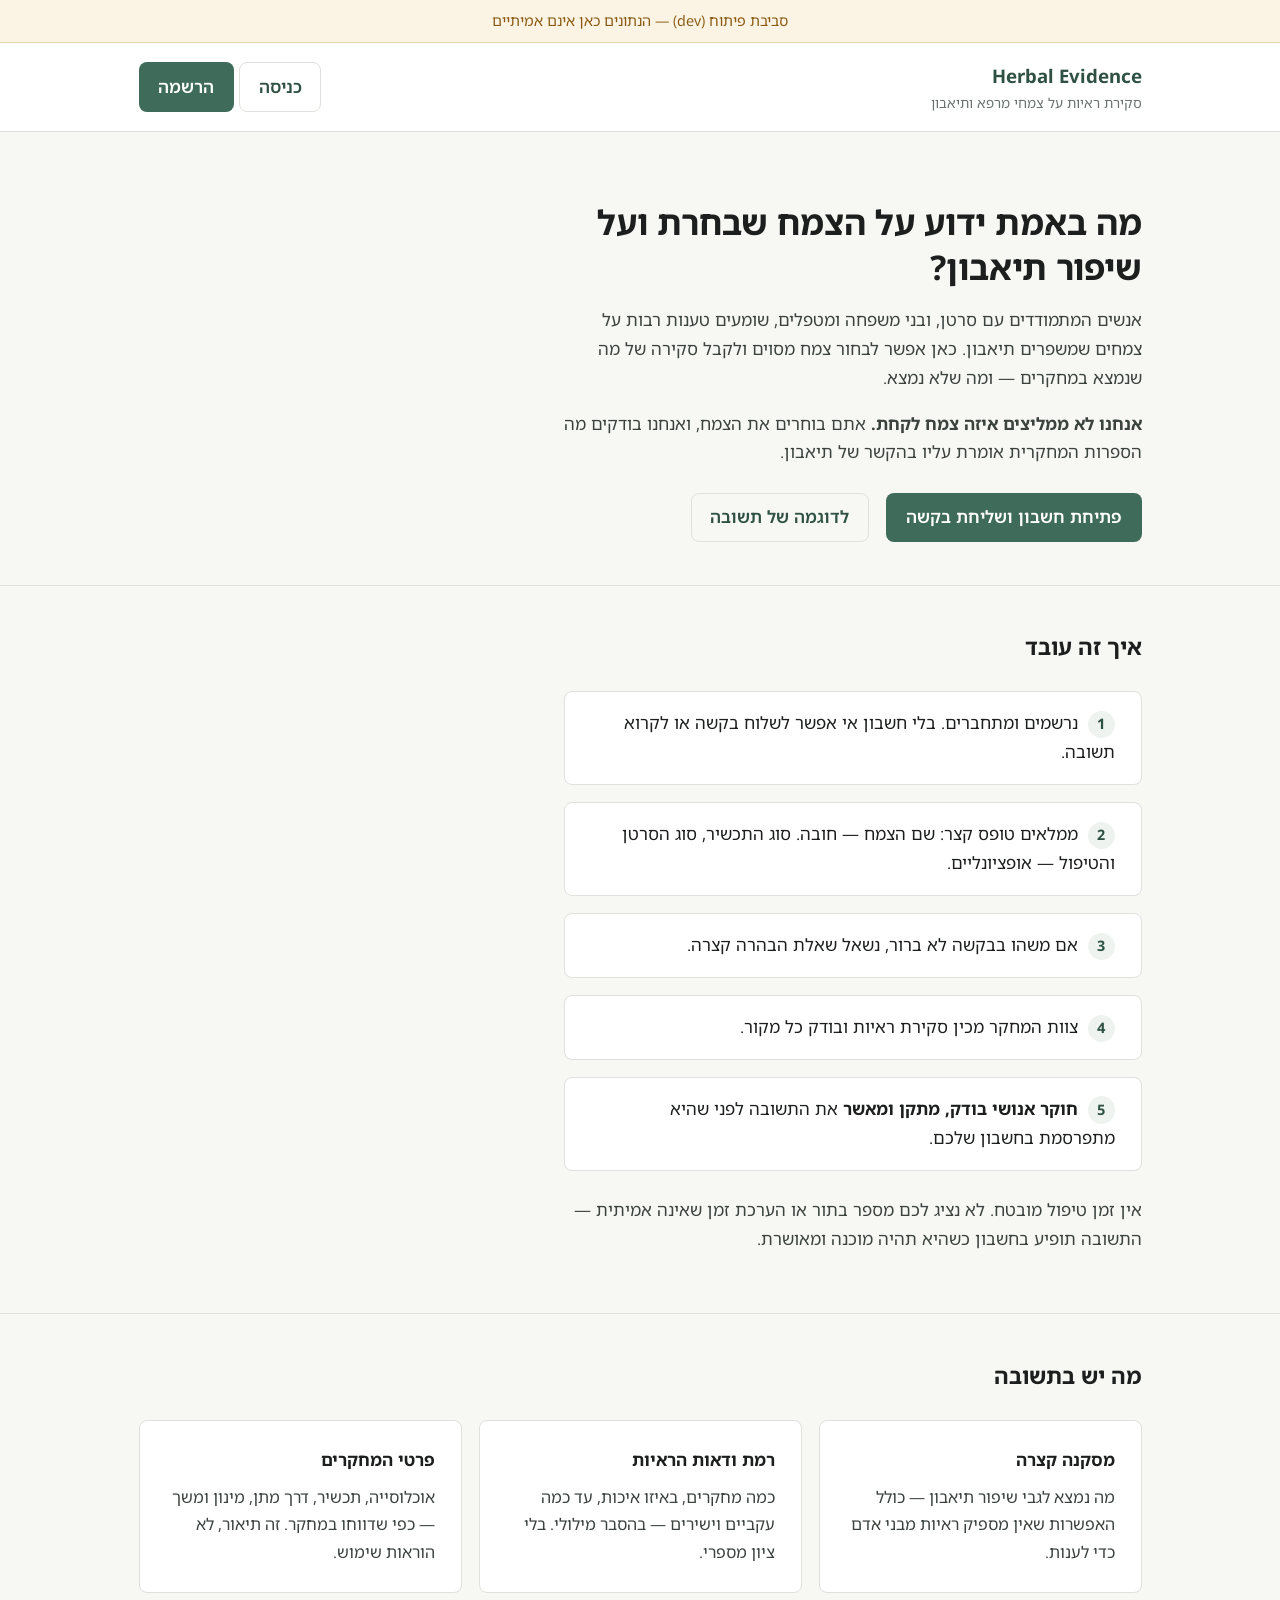
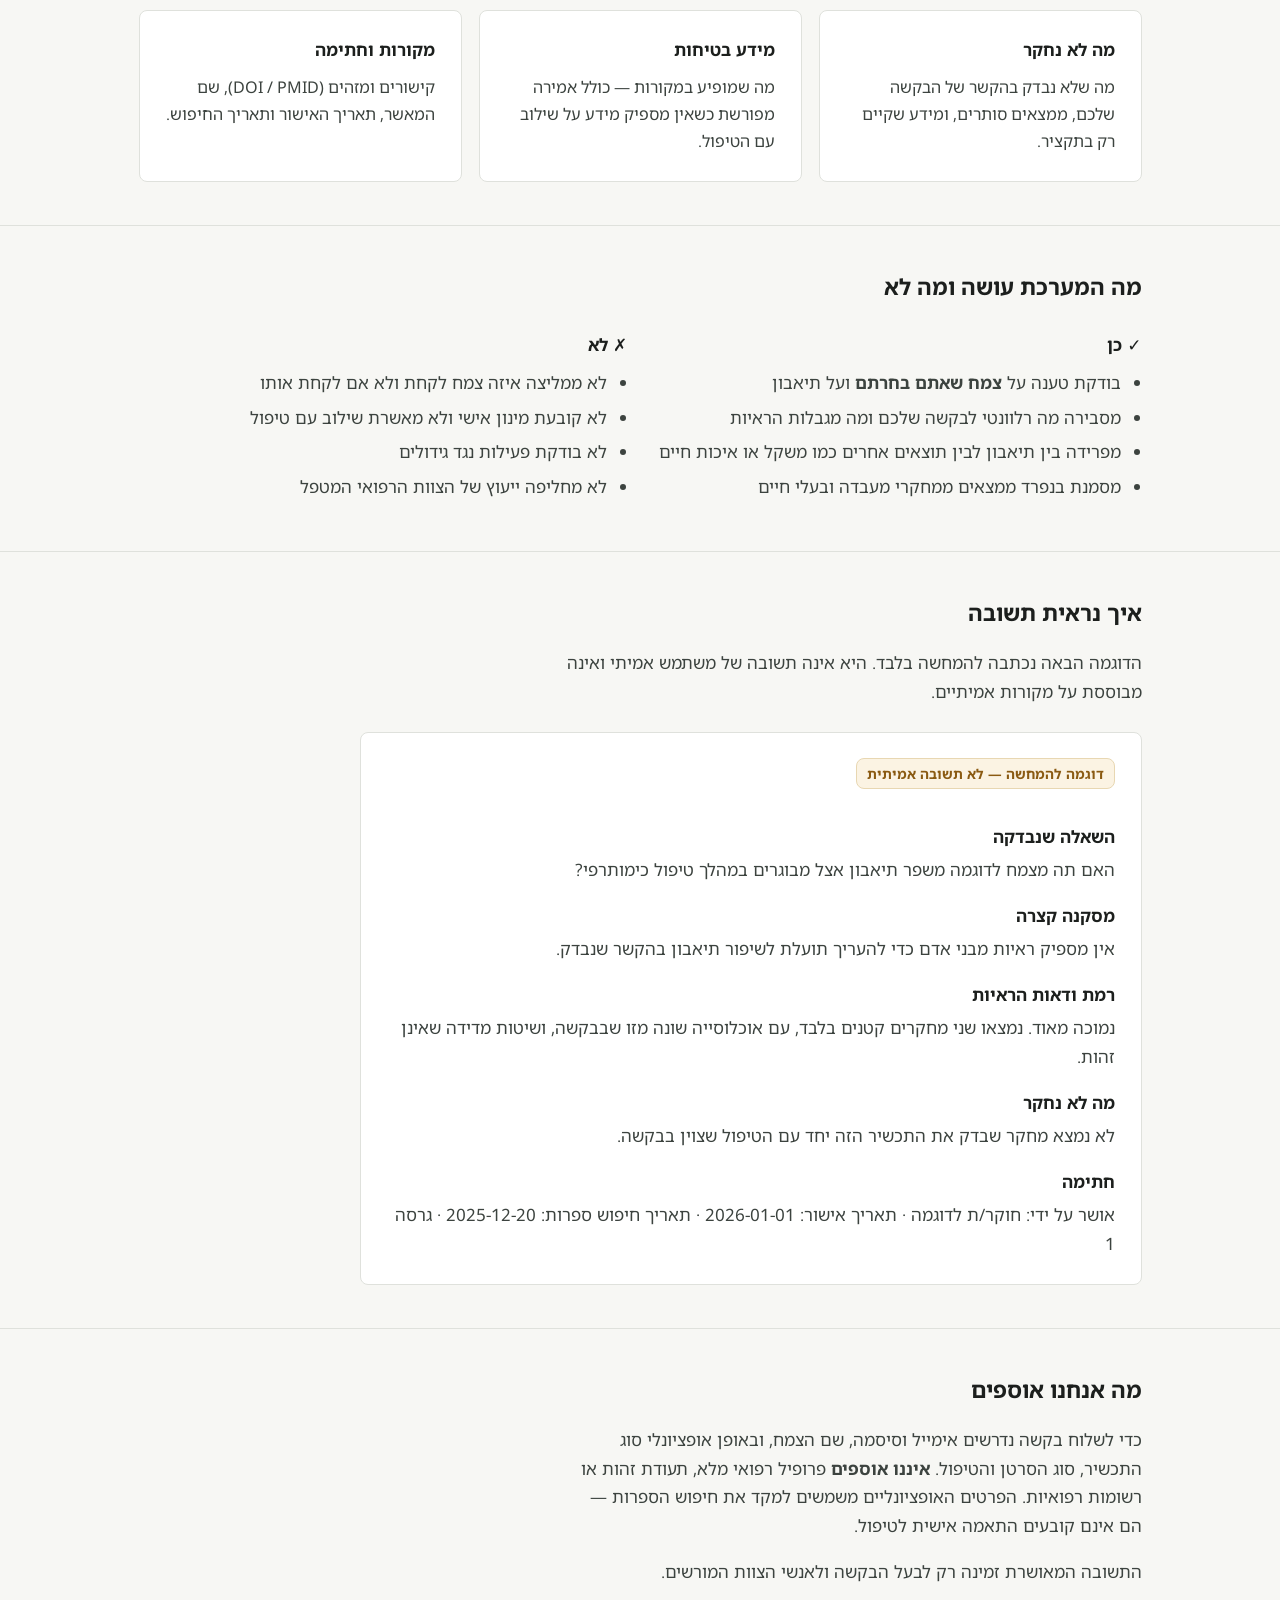
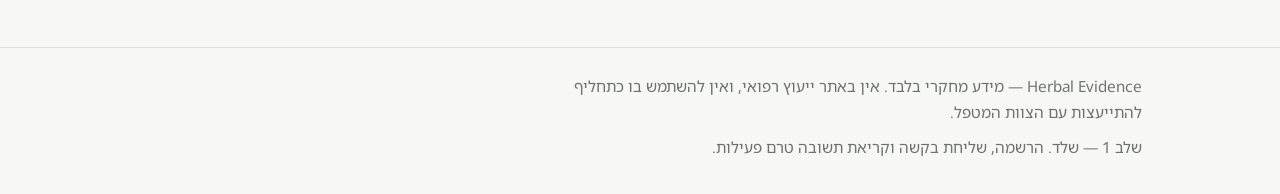
==== frontend/index.html @ c7edb55d "Phase 1: runnable backend and Hebrew RTL landing page Backend: FastAPI app with /health and /ready, " ====
<!DOCTYPE html>
<html lang="he" dir="rtl">
<head>
  <meta charset="utf-8">
  <meta name="viewport" content="width=device-width, initial-scale=1">
  <title>Herbal Evidence — סקירת ראיות על צמחי מרפא ותיאבון</title>
  <meta name="description" content="בדיקת טענה על צמח מסוים ושיפור תיאבון, על בסיס ספרות מחקרית. כל תשובה נבדקת ומאושרת על ידי חוקר.">
  <link rel="preconnect" href="https://fonts.googleapis.com">
  <link rel="preconnect" href="https://fonts.gstatic.com" crossorigin>
  <link rel="stylesheet" href="https://fonts.googleapis.com/css2?family=Noto+Sans+Hebrew:wght@400;600;700&family=Noto+Sans:wght@400;600&display=swap">
  <link rel="stylesheet" href="styles.css">
</head>
<body>
  <div class="env-banner" id="env-banner" hidden>סביבת פיתוח (dev) — הנתונים כאן אינם אמיתיים</div>

  <header class="site-header">
    <div class="wrap">
      <div class="brand">Herbal Evidence<span>סקירת ראיות על צמחי מרפא ותיאבון</span></div>
      <nav>
        <a class="btn btn-quiet" href="#" data-nav="login">כניסה</a>
        <a class="btn btn-primary" href="#" data-nav="register">הרשמה</a>
      </nav>
    </div>
  </header>

  <main>
    <div class="hero wrap">
      <h1>מה באמת ידוע על הצמח שבחרת ועל שיפור תיאבון?</h1>
      <p>
        אנשים המתמודדים עם סרטן, ובני משפחה ומטפלים, שומעים טענות רבות על צמחים שמשפרים תיאבון.
        כאן אפשר לבחור צמח מסוים ולקבל סקירה של מה שנמצא במחקרים — ומה שלא נמצא.
      </p>
      <p>
        <strong>אנחנו לא ממליצים איזה צמח לקחת.</strong> אתם בוחרים את הצמח, ואנחנו בודקים מה
        הספרות המחקרית אומרת עליו בהקשר של תיאבון.
      </p>
      <div class="actions">
        <a class="btn btn-primary" href="#" data-nav="register">פתיחת חשבון ושליחת בקשה</a>
        <a class="btn btn-quiet" href="#example">לדוגמה של תשובה</a>
      </div>
    </div>

    <section id="how">
      <div class="wrap">
        <h2>איך זה עובד</h2>
        <ol class="steps">
          <li>נרשמים ומתחברים. בלי חשבון אי אפשר לשלוח בקשה או לקרוא תשובה.</li>
          <li>ממלאים טופס קצר: שם הצמח — חובה. סוג התכשיר, סוג הסרטן והטיפול — אופציונליים.</li>
          <li>אם משהו בבקשה לא ברור, נשאל שאלת הבהרה קצרה.</li>
          <li>צוות המחקר מכין סקירת ראיות ובודק כל מקור.</li>
          <li><strong>חוקר אנושי בודק, מתקן ומאשר</strong> את התשובה לפני שהיא מתפרסמת בחשבון שלכם.</li>
        </ol>
        <p style="margin-top:1.5rem">
          אין זמן טיפול מובטח. לא נציג לכם מספר בתור או הערכת זמן שאינה אמיתית — התשובה תופיע
          בחשבון כשהיא תהיה מוכנה ומאושרת.
        </p>
      </div>
    </section>

    <section id="what">
      <div class="wrap">
        <h2>מה יש בתשובה</h2>
        <div class="cards">
          <div class="card">
            <h3>מסקנה קצרה</h3>
            <p>מה נמצא לגבי שיפור תיאבון — כולל האפשרות שאין מספיק ראיות מבני אדם כדי לענות.</p>
          </div>
          <div class="card">
            <h3>רמת ודאות הראיות</h3>
            <p>כמה מחקרים, באיזו איכות, עד כמה עקביים וישירים — בהסבר מילולי. בלי ציון מספרי.</p>
          </div>
          <div class="card">
            <h3>פרטי המחקרים</h3>
            <p>אוכלוסייה, תכשיר, דרך מתן, מינון ומשך — כפי שדווחו במחקר. זה תיאור, לא הוראות שימוש.</p>
          </div>
          <div class="card">
            <h3>מה לא נחקר</h3>
            <p>מה שלא נבדק בהקשר של הבקשה שלכם, ממצאים סותרים, ומידע שקיים רק בתקציר.</p>
          </div>
          <div class="card">
            <h3>מידע בטיחות</h3>
            <p>מה שמופיע במקורות — כולל אמירה מפורשת כשאין מספיק מידע על שילוב עם הטיפול.</p>
          </div>
          <div class="card">
            <h3>מקורות וחתימה</h3>
            <p>קישורים ומזהים <span class="ltr">(DOI / PMID)</span>, שם המאשר, תאריך האישור ותאריך החיפוש.</p>
          </div>
        </div>
      </div>
    </section>

    <section id="scope">
      <div class="wrap">
        <h2>מה המערכת עושה ומה לא</h2>
        <div class="scope">
          <div>
            <h3>✓ כן</h3>
            <ul>
              <li>בודקת טענה על <strong>צמח שאתם בחרתם</strong> ועל תיאבון</li>
              <li>מסבירה מה רלוונטי לבקשה שלכם ומה מגבלות הראיות</li>
              <li>מפרידה בין תיאבון לבין תוצאים אחרים כמו משקל או איכות חיים</li>
              <li>מסמנת בנפרד ממצאים ממחקרי מעבדה ובעלי חיים</li>
            </ul>
          </div>
          <div>
            <h3>✗ לא</h3>
            <ul>
              <li>לא ממליצה איזה צמח לקחת ולא אם לקחת אותו</li>
              <li>לא קובעת מינון אישי ולא מאשרת שילוב עם טיפול</li>
              <li>לא בודקת פעילות נגד גידולים</li>
              <li>לא מחליפה ייעוץ של הצוות הרפואי המטפל</li>
            </ul>
          </div>
        </div>
      </div>
    </section>

    <section id="example">
      <div class="wrap">
        <h2>איך נראית תשובה</h2>
        <p>הדוגמה הבאה נכתבה להמחשה בלבד. היא אינה תשובה של משתמש אמיתי ואינה מבוססת על מקורות אמיתיים.</p>
        <article class="example">
          <span class="example-tag">דוגמה להמחשה — לא תשובה אמיתית</span>
          <dl>
            <dt>השאלה שנבדקה</dt>
            <dd>האם תה מצמח לדוגמה משפר תיאבון אצל מבוגרים במהלך טיפול כימותרפי?</dd>

            <dt>מסקנה קצרה</dt>
            <dd>אין מספיק ראיות מבני אדם כדי להעריך תועלת לשיפור תיאבון בהקשר שנבדק.</dd>

            <dt>רמת ודאות הראיות</dt>
            <dd>נמוכה מאוד. נמצאו שני מחקרים קטנים בלבד, עם אוכלוסייה שונה מזו שבבקשה, ושיטות מדידה שאינן זהות.</dd>

            <dt>מה לא נחקר</dt>
            <dd>לא נמצא מחקר שבדק את התכשיר הזה יחד עם הטיפול שצוין בבקשה.</dd>

            <dt>חתימה</dt>
            <dd>אושר על ידי: חוקר/ת לדוגמה · תאריך אישור: 2026-01-01 · תאריך חיפוש ספרות: 2025-12-20 · גרסה 1</dd>
          </dl>
        </article>
      </div>
    </section>

    <section id="privacy">
      <div class="wrap">
        <h2>מה אנחנו אוספים</h2>
        <p>
          כדי לשלוח בקשה נדרשים אימייל וסיסמה, שם הצמח, ובאופן אופציונלי סוג התכשיר, סוג הסרטן
          והטיפול. <strong>איננו אוספים</strong> פרופיל רפואי מלא, תעודת זהות או רשומות רפואיות.
          הפרטים האופציונליים משמשים למקד את חיפוש הספרות — הם אינם קובעים התאמה אישית לטיפול.
        </p>
        <p>התשובה המאושרת זמינה רק לבעל הבקשה ולאנשי הצוות המורשים.</p>
      </div>
    </section>
  </main>

  <footer class="site-footer">
    <div class="wrap">
      <p>Herbal Evidence — מידע מחקרי בלבד. אין באתר ייעוץ רפואי, ואין להשתמש בו כתחליף להתייעצות עם הצוות המטפל.</p>
      <p id="build-line"></p>
    </div>
  </footer>

  <script src="config.js"></script>
  <script src="app.js"></script>
</body>
</html>
---- frontend/styles.css ----
/* Herbal Evidence - calm research design system.
   Tokens follow the Stitch design system asset 602809031577218080. */

:root {
  --green-700: #2f5144;
  --green-600: #3f6b5a;
  --green-50:  #eef3f0;
  --ink-900:   #1c1f1d;
  --ink-700:   #3c433f;
  --ink-500:   #6b736e;
  --paper:     #f7f7f4;
  --surface:   #ffffff;
  --line:      #dfe1dc;
  --amber-700: #8a5a12;
  --amber-50:  #fbf3e3;

  --radius: 8px;
  --measure: 34rem;          /* readable line length */
  --space-1: .5rem;
  --space-2: 1rem;
  --space-3: 1.5rem;
  --space-4: 2.5rem;
  --space-5: 4rem;
}

* { box-sizing: border-box; }

html { font-size: 17px; }

body {
  margin: 0;
  background: var(--paper);
  color: var(--ink-900);
  font-family: "Noto Sans Hebrew", "Segoe UI", system-ui, sans-serif;
  line-height: 1.7;
}

/* Latin fragments inside Hebrew text: scientific names, DOI, PMID, URLs.
   `dir=auto` alone is not enough - isolation keeps punctuation in place. */
.ltr {
  unicode-bidi: isolate;
  direction: ltr;
  font-family: "Noto Sans", "Segoe UI", system-ui, sans-serif;
}

.wrap {
  max-width: 62rem;
  margin: 0 auto;
  padding: 0 var(--space-3);
}

/* --- dev banner ------------------------------------------------------- */
.env-banner {
  background: var(--amber-50);
  color: var(--amber-700);
  border-bottom: 1px solid #e8d7b2;
  font-size: .85rem;
  padding: var(--space-1) var(--space-3);
  text-align: center;
}
.env-banner[hidden] { display: none; }

/* --- header ----------------------------------------------------------- */
.site-header {
  background: var(--surface);
  border-bottom: 1px solid var(--line);
}
.site-header .wrap {
  display: flex;
  align-items: center;
  justify-content: space-between;
  gap: var(--space-2);
  padding-block: var(--space-2);
  flex-wrap: wrap;
}
.brand { font-weight: 700; font-size: 1.1rem; color: var(--green-700); }
.brand span { display: block; font-weight: 400; font-size: .8rem; color: var(--ink-500); }

/* --- buttons ---------------------------------------------------------- */
.btn {
  display: inline-block;
  border-radius: var(--radius);
  padding: .55rem 1.1rem;
  font: inherit;
  font-weight: 600;
  text-decoration: none;
  border: 1px solid transparent;
  cursor: pointer;
}
.btn-primary { background: var(--green-600); color: #fff; }
.btn-primary:hover { background: var(--green-700); }
.btn-quiet { background: transparent; color: var(--green-700); border-color: var(--line); }
.btn-quiet:hover { background: var(--green-50); }
.btn:focus-visible,
a:focus-visible { outline: 3px solid var(--green-600); outline-offset: 2px; }

/* --- sections --------------------------------------------------------- */
.hero { padding-block: var(--space-5) var(--space-4); }
.hero h1 { font-size: 2rem; line-height: 1.3; margin: 0 0 var(--space-2); max-width: var(--measure); }
.hero p { max-width: var(--measure); color: var(--ink-700); margin: 0 0 var(--space-2); }
.hero .actions { margin-top: var(--space-3); display: flex; gap: var(--space-2); flex-wrap: wrap; }

section { padding-block: var(--space-4); border-top: 1px solid var(--line); }
section h2 { font-size: 1.3rem; margin: 0 0 var(--space-2); }
section > .wrap > p { max-width: var(--measure); color: var(--ink-700); }

.cards { display: grid; gap: var(--space-2); grid-template-columns: repeat(auto-fit, minmax(15rem, 1fr)); margin-top: var(--space-3); }
.card { background: var(--surface); border: 1px solid var(--line); border-radius: var(--radius); padding: var(--space-3); }
.card h3 { margin: 0 0 var(--space-1); font-size: 1rem; }
.card p { margin: 0; color: var(--ink-700); font-size: .95rem; }

.steps { counter-reset: step; list-style: none; padding: 0; margin: var(--space-3) 0 0; display: grid; gap: var(--space-2); max-width: var(--measure); }
.steps li { counter-increment: step; background: var(--surface); border: 1px solid var(--line); border-radius: var(--radius); padding: var(--space-2) var(--space-3); }
.steps li::before {
  content: counter(step);
  display: inline-grid;
  place-items: center;
  inline-size: 1.6rem; block-size: 1.6rem;
  margin-inline-end: .6rem;
  border-radius: 50%;
  background: var(--green-50);
  color: var(--green-700);
  font-weight: 700; font-size: .85rem;
}

/* Scope and limits: never carried by colour alone - each item is also labelled. */
.scope { display: grid; gap: var(--space-3); grid-template-columns: repeat(auto-fit, minmax(17rem, 1fr)); margin-top: var(--space-3); }
.scope ul { margin: var(--space-1) 0 0; padding-inline-start: 1.2rem; color: var(--ink-700); }
.scope li { margin-block: .35rem; }
.scope h3 { font-size: 1rem; margin: 0; }

/* --- example ---------------------------------------------------------- */
.example {
  background: var(--surface);
  border: 1px solid var(--line);
  border-radius: var(--radius);
  padding: var(--space-3);
  margin-top: var(--space-3);
  max-width: 46rem;
}
.example-tag {
  display: inline-block;
  background: var(--amber-50);
  color: var(--amber-700);
  border: 1px solid #e8d7b2;
  border-radius: var(--radius);
  font-size: .8rem;
  font-weight: 700;
  padding: .15rem .6rem;
  margin-bottom: var(--space-2);
}
.example dt { font-weight: 700; margin-top: var(--space-2); }
.example dd { margin: .25rem 0 0; color: var(--ink-700); }
.example dl { margin: 0; }

.site-footer { border-top: 1px solid var(--line); padding-block: var(--space-3); color: var(--ink-500); font-size: .9rem; }
.site-footer p { max-width: var(--measure); margin: 0 0 var(--space-1); }

@media (max-width: 40rem) {
  html { font-size: 16px; }
  .hero { padding-block: var(--space-4) var(--space-3); }
  .hero h1 { font-size: 1.6rem; }
}
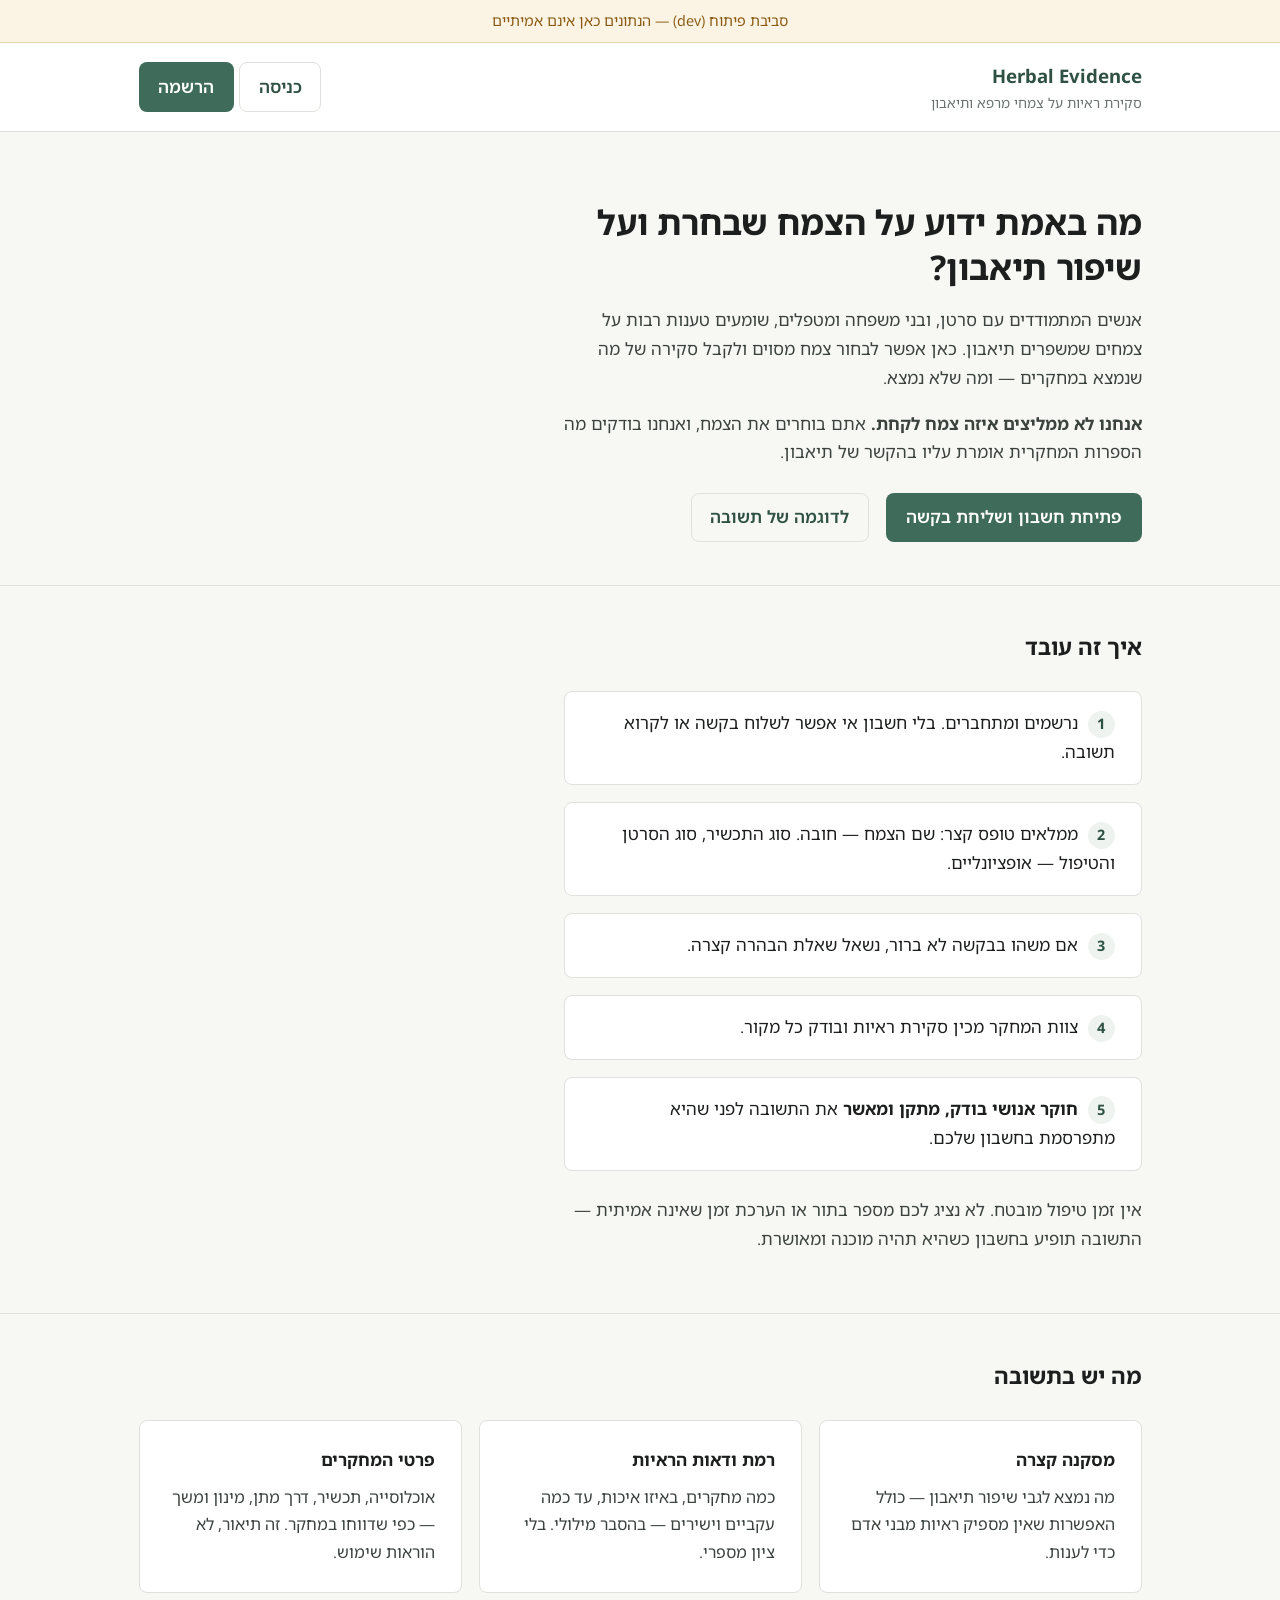
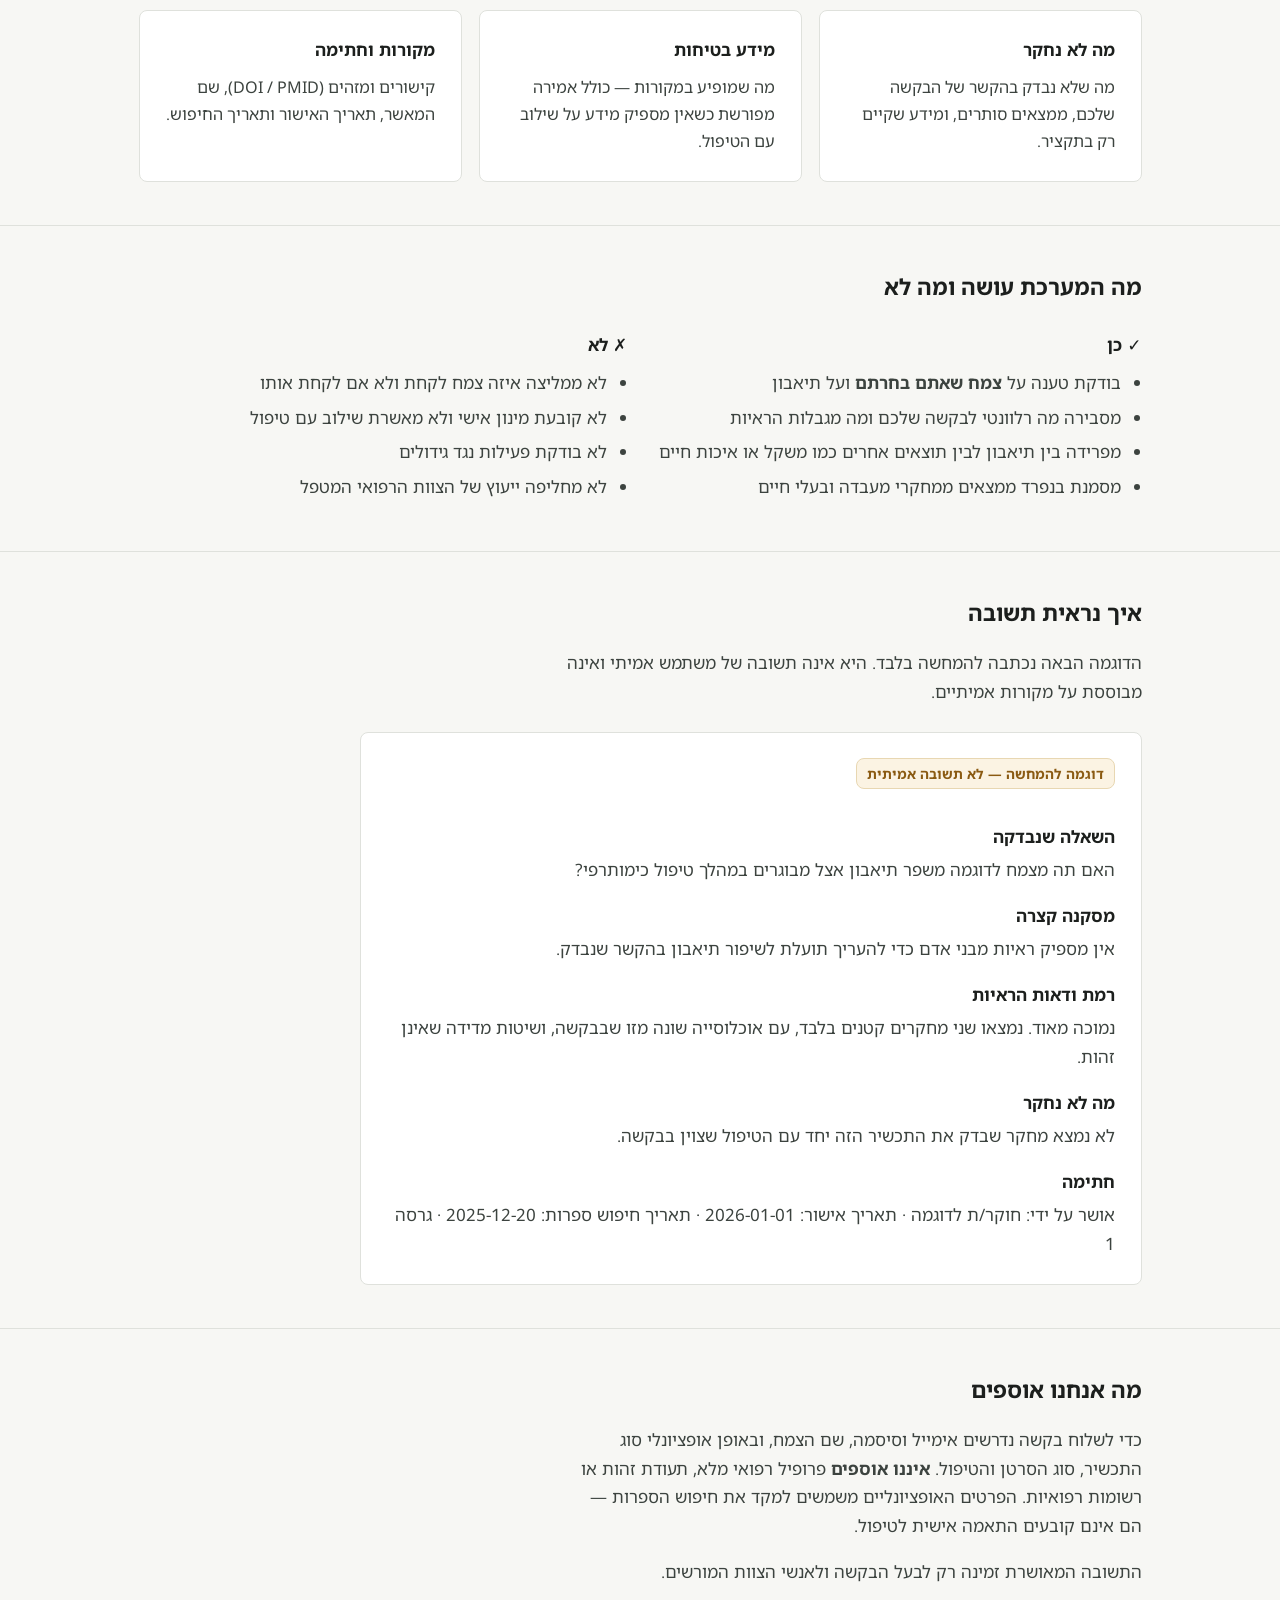
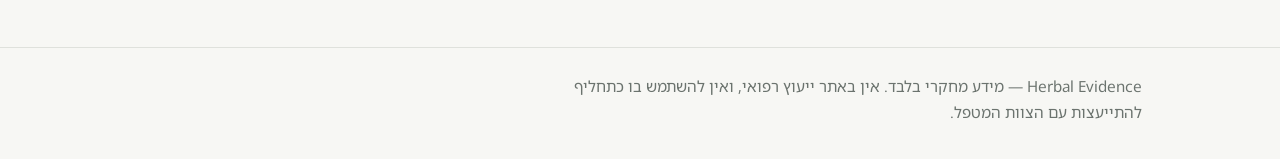
==== commit 78dd0682: "Phase 4: the requester journey, end to end on dev /api/v1 covers identification, request creation, l" ====
--- a/frontend/index.html
+++ b/frontend/index.html
@@ -17,8 +17,8 @@
     <div class="wrap">
       <div class="brand">Herbal Evidence<span>סקירת ראיות על צמחי מרפא ותיאבון</span></div>
       <nav>
-        <a class="btn btn-quiet" href="#" data-nav="login">כניסה</a>
-        <a class="btn btn-primary" href="#" data-nav="register">הרשמה</a>
+        <a class="btn btn-quiet" href="auth.html">כניסה</a>
+        <a class="btn btn-primary" href="auth.html">הרשמה</a>
       </nav>
     </div>
   </header>
@@ -35,7 +35,7 @@
         הספרות המחקרית אומרת עליו בהקשר של תיאבון.
       </p>
       <div class="actions">
-        <a class="btn btn-primary" href="#" data-nav="register">פתיחת חשבון ושליחת בקשה</a>
+        <a class="btn btn-primary" href="auth.html">פתיחת חשבון ושליחת בקשה</a>
         <a class="btn btn-quiet" href="#example">לדוגמה של תשובה</a>
       </div>
     </div>
--- a/frontend/styles.css
+++ b/frontend/styles.css
@@ -161,3 +161,134 @@
   .hero { padding-block: var(--space-4) var(--space-3); }
   .hero h1 { font-size: 1.6rem; }
 }
+
+/* ===================================================== app pages ======== */
+
+.page { padding-block: var(--space-4); }
+.page h1 { font-size: 1.6rem; margin: 0 0 var(--space-1); }
+.page .lede { color: var(--ink-700); max-width: var(--measure); margin: 0 0 var(--space-3); }
+
+.panel {
+  background: var(--surface);
+  border: 1px solid var(--line);
+  border-radius: var(--radius);
+  padding: var(--space-3);
+  max-width: 34rem;
+}
+.panel.wide { max-width: 52rem; }
+
+/* --- forms ------------------------------------------------------------- */
+.field { margin-block: var(--space-2); }
+.field > label { display: block; font-weight: 600; margin-bottom: .3rem; }
+.field .hint { display: block; color: var(--ink-500); font-size: .85rem; margin-bottom: .4rem; }
+.field .optional { font-weight: 400; color: var(--ink-500); font-size: .85rem; }
+
+input[type="text"], input[type="email"], input[type="password"], select, textarea {
+  inline-size: 100%;
+  font: inherit;
+  padding: .55rem .7rem;
+  border: 1px solid var(--line);
+  border-radius: var(--radius);
+  background: var(--surface);
+  color: inherit;
+}
+input:focus-visible, select:focus-visible, textarea:focus-visible {
+  outline: 3px solid var(--green-600);
+  outline-offset: 1px;
+  border-color: var(--green-600);
+}
+textarea { min-block-size: 5rem; resize: vertical; }
+
+.checkline { display: flex; align-items: center; gap: .45rem; margin-top: .4rem; font-size: .9rem; color: var(--ink-700); }
+.checkline input { inline-size: auto; }
+
+.counter { font-size: .8rem; color: var(--ink-500); text-align: start; }
+
+.form-error {
+  background: #fdf2f2;
+  border: 1px solid #e3b7b7;
+  color: #8a2222;
+  border-radius: var(--radius);
+  padding: var(--space-2);
+  margin-block: var(--space-2);
+}
+.form-note {
+  background: var(--green-50);
+  border: 1px solid #cfe0d7;
+  border-radius: var(--radius);
+  padding: var(--space-2);
+  margin-block: var(--space-2);
+  color: var(--ink-700);
+  font-size: .92rem;
+}
+
+/* --- plant candidates -------------------------------------------------- */
+.candidates { list-style: none; padding: 0; margin: var(--space-2) 0 0; display: grid; gap: .5rem; }
+.candidates li {
+  border: 1px solid var(--line);
+  border-radius: var(--radius);
+  padding: .6rem .8rem;
+  background: var(--surface);
+}
+.candidates li.selected { border-color: var(--green-600); box-shadow: inset 0 0 0 1px var(--green-600); }
+.candidates label { display: flex; gap: .6rem; align-items: baseline; cursor: pointer; }
+.candidates .sci { color: var(--ink-500); font-style: italic; }
+.candidates .aka { display: block; color: var(--ink-500); font-size: .85rem; }
+
+/* --- status ------------------------------------------------------------ */
+/* Always a word. Colour is a secondary cue, never the message. */
+.status {
+  display: inline-block;
+  border: 1px solid var(--line);
+  border-radius: var(--radius);
+  padding: .1rem .55rem;
+  font-size: .85rem;
+  font-weight: 600;
+  background: var(--paper);
+  color: var(--ink-700);
+}
+.status[data-status="response_available"] { background: var(--green-50); border-color: #cfe0d7; color: var(--green-700); }
+.status[data-status="clarification_needed"] { background: var(--amber-50); border-color: #e8d7b2; color: var(--amber-700); }
+
+/* --- request list ------------------------------------------------------ */
+.requests { list-style: none; padding: 0; margin: var(--space-3) 0 0; display: grid; gap: .6rem; }
+.requests a {
+  display: flex; justify-content: space-between; gap: var(--space-2); flex-wrap: wrap; align-items: center;
+  background: var(--surface); border: 1px solid var(--line); border-radius: var(--radius);
+  padding: var(--space-2) var(--space-3); text-decoration: none; color: inherit;
+}
+.requests a:hover { border-color: var(--green-600); }
+.requests .meta { color: var(--ink-500); font-size: .85rem; }
+.requests .num { font-weight: 700; }
+
+.empty, .loading {
+  border: 1px dashed var(--line); border-radius: var(--radius);
+  padding: var(--space-4); text-align: center; color: var(--ink-500);
+  margin-top: var(--space-3);
+}
+
+/* --- request detail ---------------------------------------------------- */
+.summary-grid { display: grid; grid-template-columns: max-content 1fr; gap: .4rem 1rem; margin: 0; }
+.summary-grid dt { color: var(--ink-500); }
+.summary-grid dd { margin: 0; }
+
+.waiting {
+  background: var(--paper); border: 1px solid var(--line); border-radius: var(--radius);
+  padding: var(--space-3); margin-block: var(--space-3); max-width: var(--measure);
+}
+
+.answer-section { border-top: 1px solid var(--line); margin-top: var(--space-3); padding-top: var(--space-3); }
+.answered { color: var(--ink-700); }
+
+.response-card { background: var(--surface); border: 1px solid var(--line); border-radius: var(--radius); padding: var(--space-3); margin-block: var(--space-2); }
+.response-card h3 { margin: 0 0 var(--space-1); font-size: 1.05rem; }
+.response-card.lead p { font-size: 1.15rem; line-height: 1.6; margin: 0; }
+.response-card.secondary { background: var(--paper); }
+.response-card .caveat { color: var(--amber-700); font-weight: 600; }
+
+.tabs { display: flex; gap: .3rem; border-bottom: 1px solid var(--line); margin-bottom: var(--space-3); }
+.tabs button {
+  font: inherit; font-weight: 600; background: none; border: none; cursor: pointer;
+  padding: .5rem .9rem; color: var(--ink-500); border-bottom: 2px solid transparent;
+}
+.tabs button[aria-selected="true"] { color: var(--green-700); border-bottom-color: var(--green-600); }
